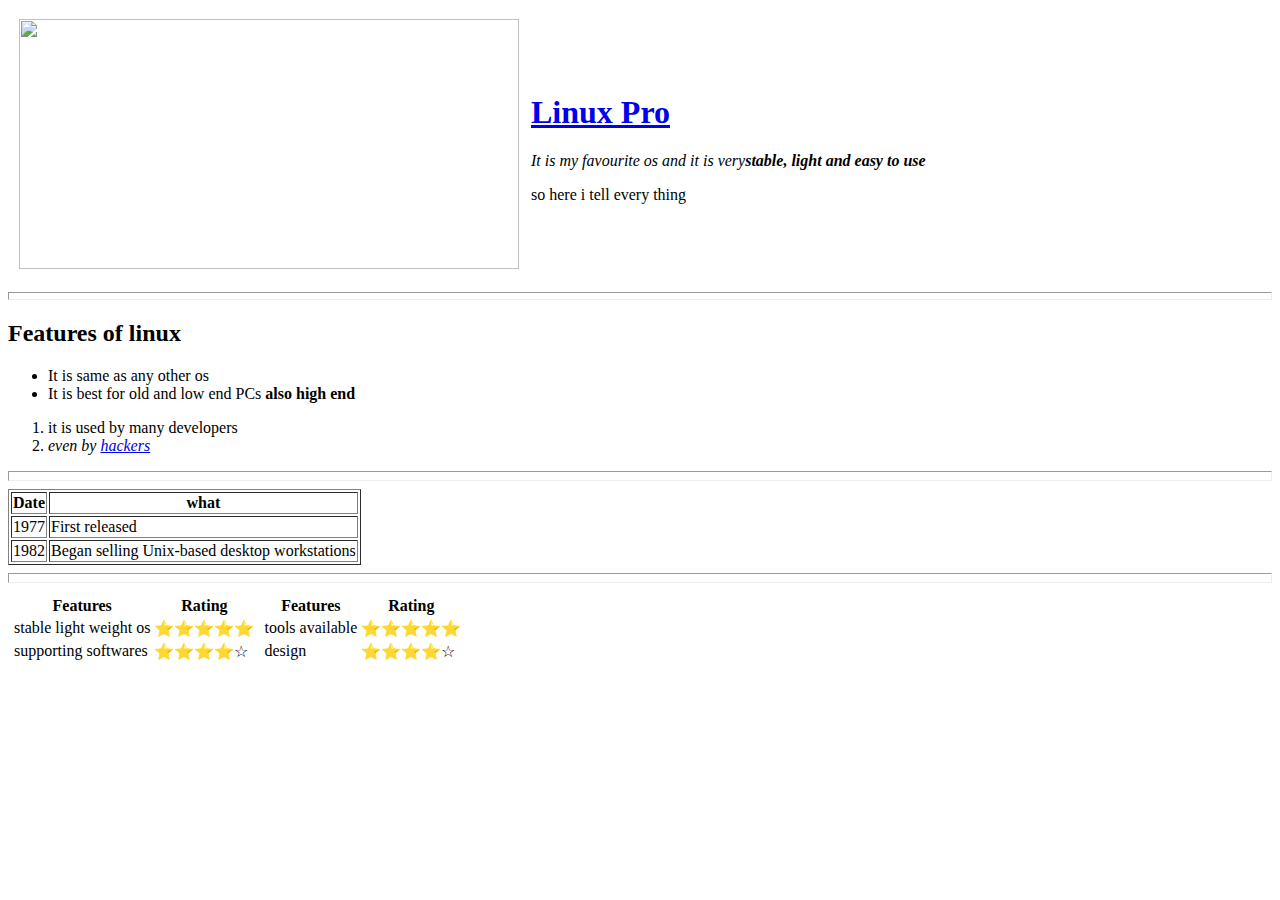
==== index.html @ 02f40ed6 "Update and rename website.html to index.html" ====
<!DOCTYPE html>
<html>
   <head>
     <meta charset="utf-8">
     <title> New site</title>
   </head>
 <body>
   <table cellspacing="10">
      <tr>
         <td><img src="https://media.geeksforgeeks.org/wp-content/uploads/s2-1.jpg" width="500" height="250"></td>
         <td><h1><a href="https://www.linux.org/">Linux Pro</a></h1>
            <p><em>It is my favourite os and it is very<strong>stable, light and easy to use</strong></em></p>
            <p>so here i tell every thing</p></td>
      </tr>
   </table>
    <hr size="8">
    <h2>Features of linux</h2>
    <ul>
       <li>It is same as any other os</li>
       <li>It is best for old and low end PCs <strong>also high end</strong></li>
    </ul>
    <ol>
       <li>it is used by many developers</li>
       <li><em>even by <a href="website2.html">hackers </a></em></li>
    </ol>
    <hr size="10">
    <table border="1">
      <thead>
         <tr>
            <th>Date</th>
            <th>what</th>
         </tr>
      </thead>
      
      <tr>
         <td>1977</td>
         <td>First released</td>
      </tr>
      <tr>
         <td>1982</td>
         <td>Began selling Unix-based desktop workstations</td>
      </tr>
    </table cellspacing="10",border="1">
    <hr size="10">
    <!--nested tables -->
    <table>
      <tr>
         <td>
            <table>
               <thead>
                  <tr>
                     <th>Features</th>
                     <th>Rating</th>
                  </tr>
               </thead>
               <tr>
                   <td>stable light weight os</td>
                   <td>&#11088&#11088&#11088&#11088&#11088</td>
               </tr>
               <tr>
                   <td>supporting softwares</td>
                   <td>&#11088&#11088&#11088&#11088&#9734</td>
               </tr>
            </table> 
         </td>
         <td>
            <table>
               <thead>
                  <tr>
                     <th>Features</th>
                     <th>Rating</th>
                  </tr>
               </thead>
               <tr>
                  <td>tools available</td>
                  <td>&#11088&#11088&#11088&#11088&#11088</td>
               </tr>
               <tr>
                  <td>design</td>
                  <td>&#11088&#11088&#11088&#11088&#9734</td>
               </tr>
            </table>
         </td>
      </tr>
    </table>
 </body>
</html>
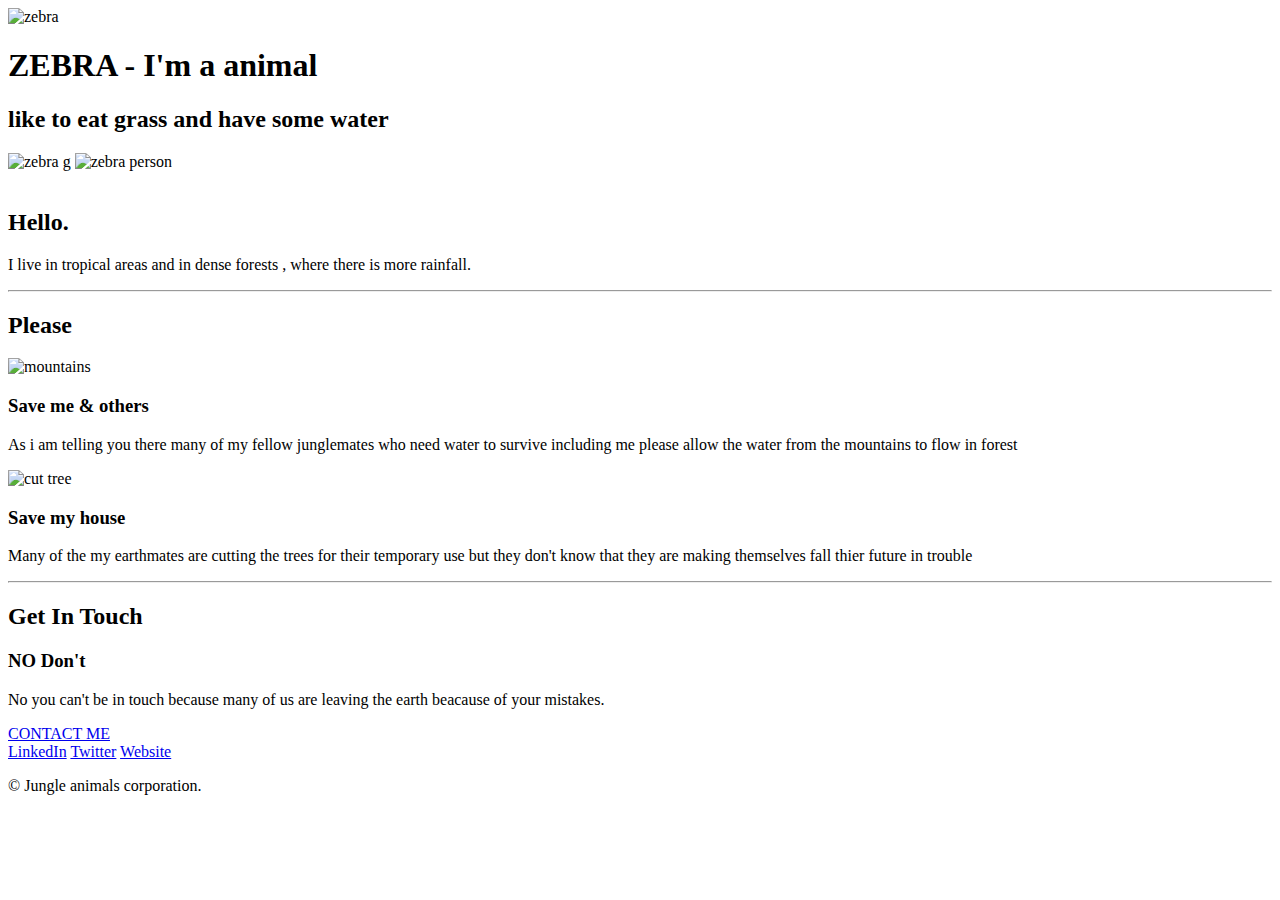
==== commit 372d9228: "Add files via upload" ====
--- a/index.html
+++ b/index.html
@@ -1,87 +1,55 @@
 <!DOCTYPE html>
 <html>
-   <head>
-     <meta charset="utf-8">
-     <title> New site</title>
-   </head>
- <body>
-   <table cellspacing="10">
-      <tr>
-         <td><img src="https://media.geeksforgeeks.org/wp-content/uploads/s2-1.jpg" width="500" height="250"></td>
-         <td><h1><a href="https://www.linux.org/">Linux Pro</a></h1>
-            <p><em>It is my favourite os and it is very<strong>stable, light and easy to use</strong></em></p>
-            <p>so here i tell every thing</p></td>
-      </tr>
-   </table>
-    <hr size="8">
-    <h2>Features of linux</h2>
-    <ul>
-       <li>It is same as any other os</li>
-       <li>It is best for old and low end PCs <strong>also high end</strong></li>
-    </ul>
-    <ol>
-       <li>it is used by many developers</li>
-       <li><em>even by <a href="website2.html">hackers </a></em></li>
-    </ol>
-    <hr size="10">
-    <table border="1">
-      <thead>
-         <tr>
-            <th>Date</th>
-            <th>what</th>
-         </tr>
-      </thead>
-      
-      <tr>
-         <td>1977</td>
-         <td>First released</td>
-      </tr>
-      <tr>
-         <td>1982</td>
-         <td>Began selling Unix-based desktop workstations</td>
-      </tr>
-    </table cellspacing="10",border="1">
-    <hr size="10">
-    <!--nested tables -->
-    <table>
-      <tr>
-         <td>
-            <table>
-               <thead>
-                  <tr>
-                     <th>Features</th>
-                     <th>Rating</th>
-                  </tr>
-               </thead>
-               <tr>
-                   <td>stable light weight os</td>
-                   <td>&#11088&#11088&#11088&#11088&#11088</td>
-               </tr>
-               <tr>
-                   <td>supporting softwares</td>
-                   <td>&#11088&#11088&#11088&#11088&#9734</td>
-               </tr>
-            </table> 
-         </td>
-         <td>
-            <table>
-               <thead>
-                  <tr>
-                     <th>Features</th>
-                     <th>Rating</th>
-                  </tr>
-               </thead>
-               <tr>
-                  <td>tools available</td>
-                  <td>&#11088&#11088&#11088&#11088&#11088</td>
-               </tr>
-               <tr>
-                  <td>design</td>
-                  <td>&#11088&#11088&#11088&#11088&#9734</td>
-               </tr>
-            </table>
-         </td>
-      </tr>
-    </table>
- </body>
-</html>
+    <head>
+        <meta charset="utf-8">
+        <title>zebra</title>
+        <link rel="stylesheet" href="/home/sks/Desktop/prject/int.css">
+        <link rel="icon" href="/home/sks/Desktop/prject/favicon.ico">
+    </head>
+    <body>
+        <div class="first">
+            <img class="zebra1" src="/home/sks/Desktop/prject/zebra (1).png" alt="zebra">
+            <h1> ZEBRA - I'm a animal</h1>
+            <h2> like <span class="under">to eat grass </span>and have some water</h2>
+            <img class="zebrag" src="/home/sks/Desktop/prject/zebra.png" alt="zebra g">
+            <img class="zebrap" src="/home/sks/Desktop/prject/cave.png" alt="zebra person">
+
+        </div>
+        <div class="middle-container">
+            <div class="profile">
+              <img src="https://w7.pngwing.com/pngs/173/26/png-transparent-quagga-zebra-drawing-zebra-mammal-face-animals-thumbnail.png" alt="">
+              <h2>Hello.</h2>
+              <p class="info">I live in tropical areas and in dense forests , where there is more rainfall.</p>
+            </div>
+            <hr>
+            <div class="skills">
+              <h2>Please</h2>
+              <div class="skill-row">
+                <img class="water" src="/home/sks/Desktop/prject/waterfall.png" alt="mountains">
+                <h3>Save me & others</h3>
+                <p>As i am telling you there many of my fellow junglemates who need water to survive including me please allow the water from the mountains to flow in forest </p>
+              </div>
+              <div class="skill-row">
+                <img class="wind" src="/home/sks/Desktop/prject/windstorm.png" alt="cut tree">
+                <h3>Save my house</h3>
+                <p>Many of the my earthmates are cutting the trees for their temporary use but they don't know that they are making themselves fall thier future in trouble</p>
+              </div>
+            </div>
+            <hr>
+            <div class="contact-me">
+              <h2>Get In Touch</h2>
+              <h3>NO Don't</h3>
+              <p>No you can't be in touch because many of us are leaving the earth beacause of your mistakes.</p>
+              <a class="btn" href="mailto:name@email.com">CONTACT ME</a>
+            </div>
+          </div>
+          
+          
+          <div class="bottom-container">
+            <a class="footer-link" href="https://www.linkedin.com/">LinkedIn</a>
+            <a class="footer-link" href="https://twitter.com/">Twitter</a>
+            <a class="footer-link" href="https://www.appbrewery.co/">Website</a>
+            <p class="copy">© Jungle animals corporation.</p>
+          </div>
+    </body>
+</html>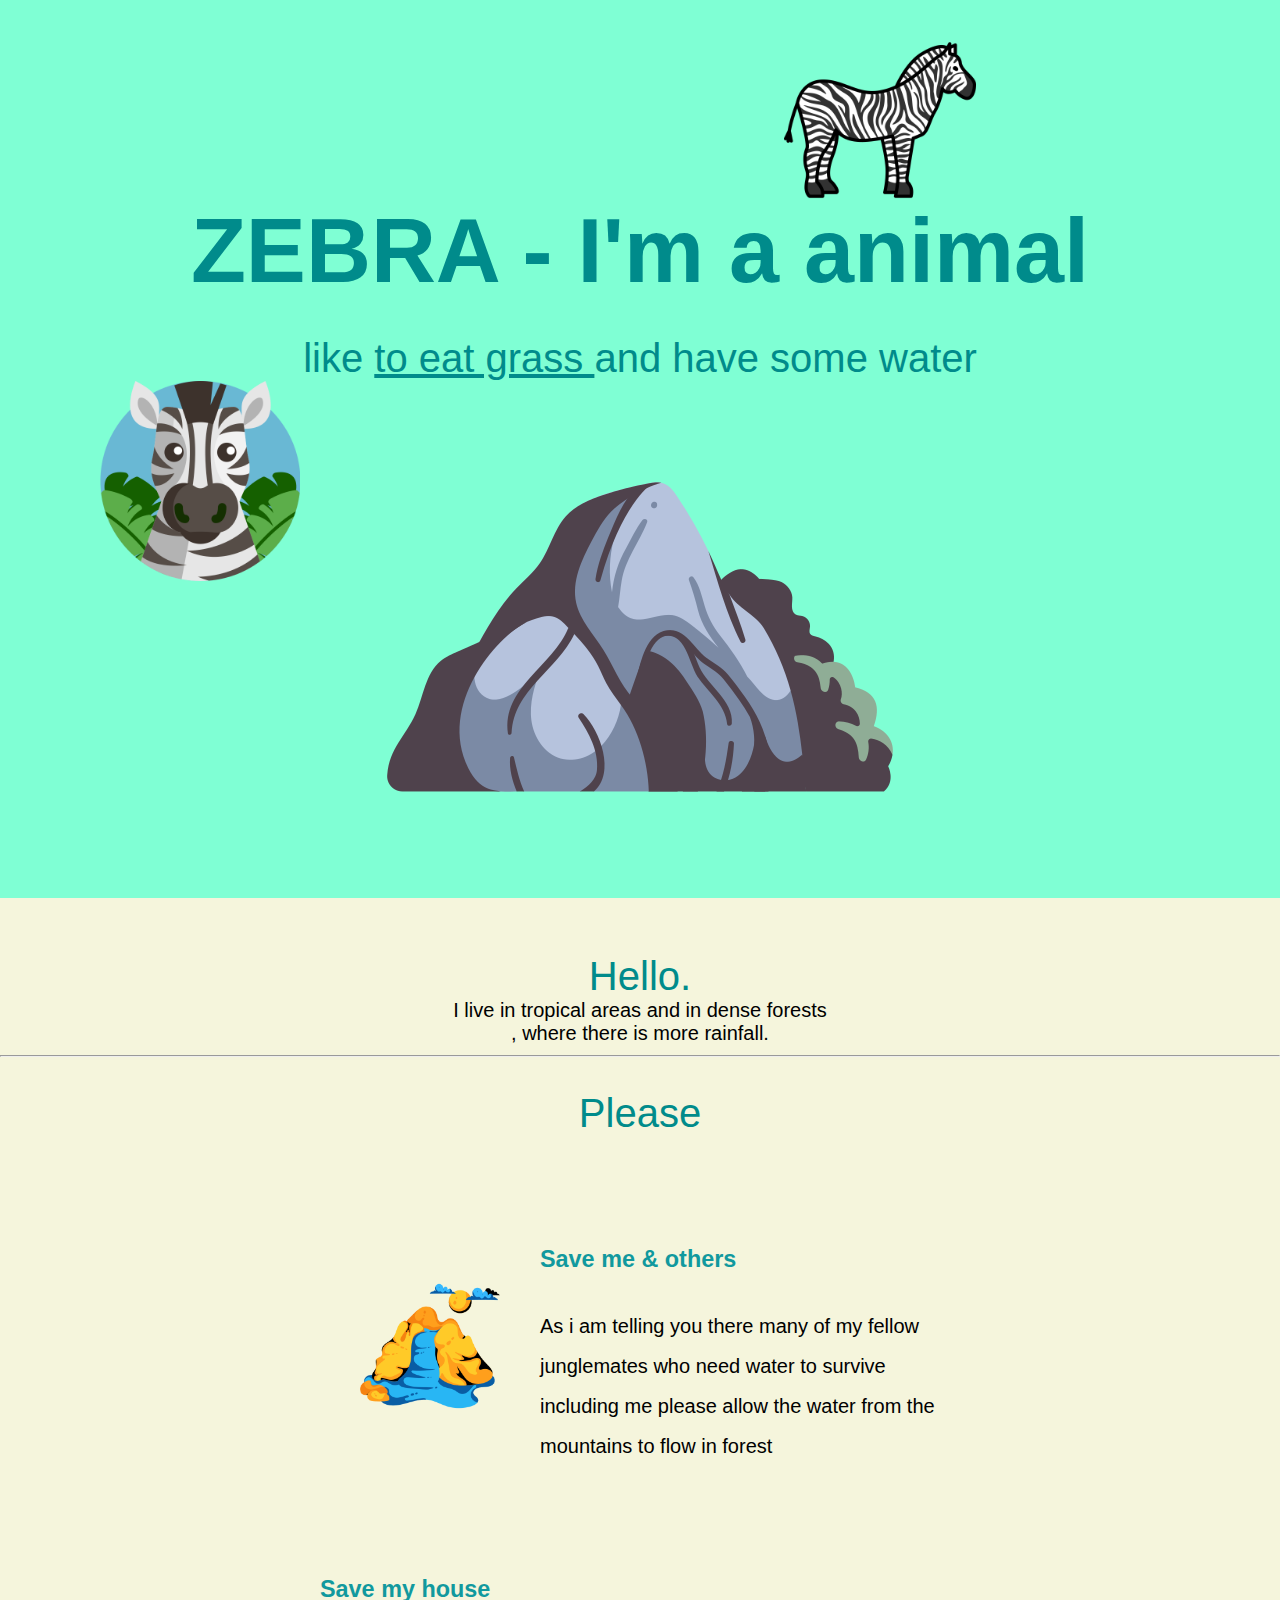
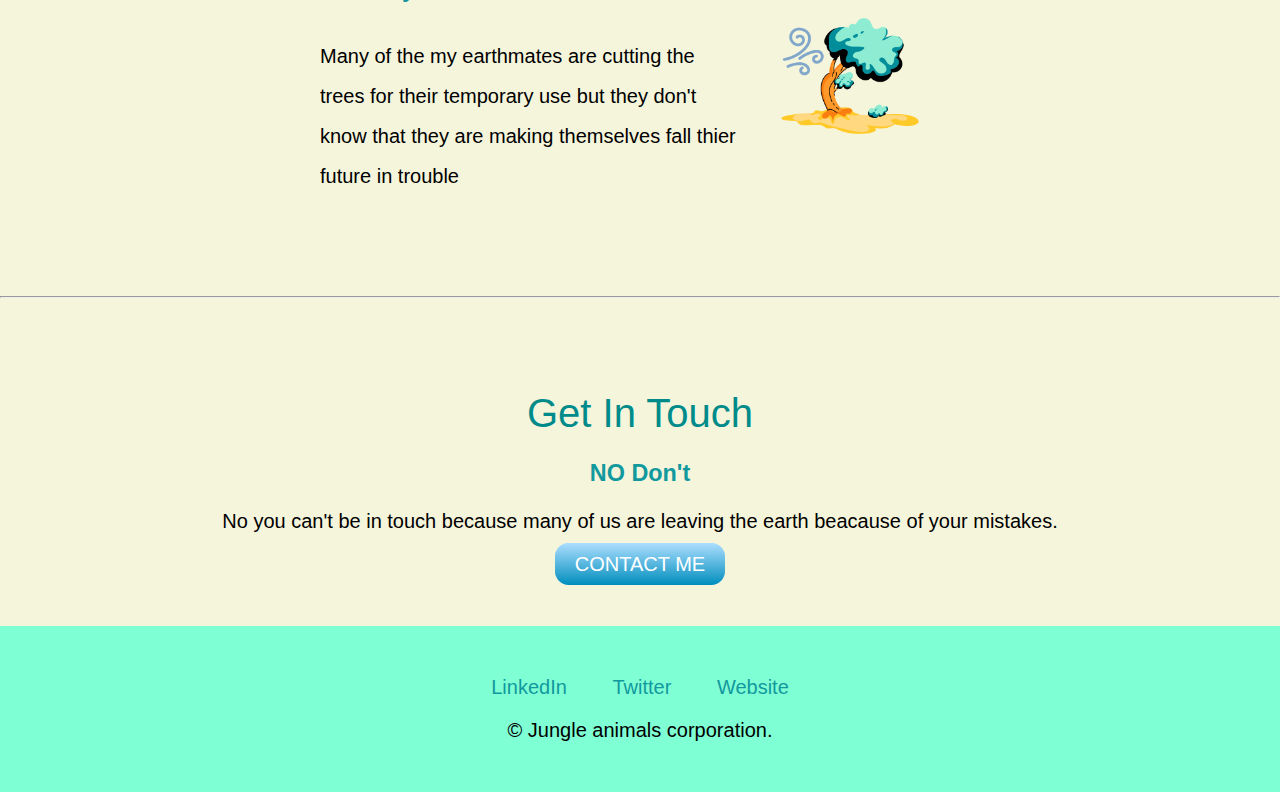
==== commit 4f60c4da: "Update index.html" ====
--- a/index.html
+++ b/index.html
@@ -3,16 +3,16 @@
     <head>
         <meta charset="utf-8">
         <title>zebra</title>
-        <link rel="stylesheet" href="/home/sks/Desktop/prject/int.css">
-        <link rel="icon" href="/home/sks/Desktop/prject/favicon.ico">
+        <link rel="stylesheet" href="int.css">
+        <link rel="icon" href="favicon.ico">
     </head>
     <body>
         <div class="first">
-            <img class="zebra1" src="/home/sks/Desktop/prject/zebra (1).png" alt="zebra">
+            <img class="zebra1" src="zebra (1).png" alt="zebra">
             <h1> ZEBRA - I'm a animal</h1>
             <h2> like <span class="under">to eat grass </span>and have some water</h2>
-            <img class="zebrag" src="/home/sks/Desktop/prject/zebra.png" alt="zebra g">
-            <img class="zebrap" src="/home/sks/Desktop/prject/cave.png" alt="zebra person">
+            <img class="zebrag" src="zebra.png" alt="zebra g">
+            <img class="zebrap" src="cave.png" alt="zebra person">
 
         </div>
         <div class="middle-container">
@@ -25,12 +25,12 @@
             <div class="skills">
               <h2>Please</h2>
               <div class="skill-row">
-                <img class="water" src="/home/sks/Desktop/prject/waterfall.png" alt="mountains">
+                <img class="water" src="waterfall.png" alt="mountains">
                 <h3>Save me & others</h3>
                 <p>As i am telling you there many of my fellow junglemates who need water to survive including me please allow the water from the mountains to flow in forest </p>
               </div>
               <div class="skill-row">
-                <img class="wind" src="/home/sks/Desktop/prject/windstorm.png" alt="cut tree">
+                <img class="wind" src="windstorm.png" alt="cut tree">
                 <h3>Save my house</h3>
                 <p>Many of the my earthmates are cutting the trees for their temporary use but they don't know that they are making themselves fall thier future in trouble</p>
               </div>
@@ -52,4 +52,4 @@
             <p class="copy">© Jungle animals corporation.</p>
           </div>
     </body>
-</html>+</html>
--- a/int.css
+++ b/int.css
@@ -0,0 +1,132 @@
+body{
+    margin: 0;
+    text-align: center;
+    font-family: verdana, sans-serif;
+    font-size: 20px;
+
+}
+
+
+.head{
+   
+}
+.first{
+    position: relative;
+    padding-top: 200px;
+    background-color: aquamarine;
+    margin-top: 0;
+}
+h1{
+    margin-top: 0;
+    margin: 0 auto 0 auto;
+    font-size: 90px;
+    color: 	#008b8b;
+}
+h2{
+    font-family: 'monrserrat', sans-serif;
+    font-size: 2.5rem;
+    color: 	#008b8b;
+    font-weight: normal;
+    margin-bottom: 0;
+}
+h3{
+    font-family: monrserrat, sans-serif;
+    color: #11999E;
+} 
+.under{
+    text-decoration: underline;
+}
+.zebrag{
+    position: absolute; 
+    left: 100px;
+    height: 200px;
+    background-color: aquamarine;
+}
+.zebrap{
+    background-color: aquamarine;
+    position: relative;
+    
+}
+.zebra1{
+    position: absolute;
+    top: 20px;
+    right: 300px;
+    height: 200px;
+}
+.water{
+    margin: 30px;
+    width: 25%;
+    float: left;
+}
+.wind{
+    margin: 30px;
+    width: 25%;
+    float:right;
+}
+
+.skill-row{
+    width: 50%;
+    margin: 100px auto 100px auto;
+    text-align: left;
+    line-height: 2;
+}
+.middle-container{
+    background-color: beige;
+}
+
+.bottom-container{
+    background-color: aquamarine;
+    padding: 50px;
+}
+.contact-me{
+    
+    padding: 50px;
+}
+.copy{
+    margin-bottom: 0;
+}
+.info{
+    width: 30%;
+    margin: auto;
+}
+.hr{
+    border: dotted;
+    color: 	#2f4f4f;
+    width: 6px;
+}
+.btn {
+    background: #addeff;
+    background-image: -webkit-linear-gradient(top, #addeff, #008ebd);
+    background-image: -moz-linear-gradient(top, #addeff, #008ebd);
+    background-image: -ms-linear-gradient(top, #addeff, #008ebd);
+    background-image: -o-linear-gradient(top, #addeff, #008ebd);
+    background-image: linear-gradient(to bottom, #addeff, #008ebd);
+    -webkit-border-radius: 14;
+    -moz-border-radius: 14;
+    border-radius: 14px;
+    font-family: Arial;
+    color: #ffffff;
+    font-size: 20px;
+    padding: 10px 20px 10px 20px;
+    text-decoration: none;
+  }
+  
+  .btn:hover {
+    background: #3cb0fd;
+    background-image: -webkit-linear-gradient(top, #3cb0fd, #3498db);
+    background-image: -moz-linear-gradient(top, #3cb0fd, #3498db);
+    background-image: -ms-linear-gradient(top, #3cb0fd, #3498db);
+    background-image: -o-linear-gradient(top, #3cb0fd, #3498db);
+    background-image: linear-gradient(to bottom, #3cb0fd, #3498db);
+    text-decoration: none;
+  }
+  .footer-link{
+    color: #11999E;
+    font-family: 'monrserrat', sans-serif;
+    margin: 10px 20px;
+    text-decoration: none;
+  }
+  .footer-link:hover{
+    color: #2f4f4f;
+
+  }